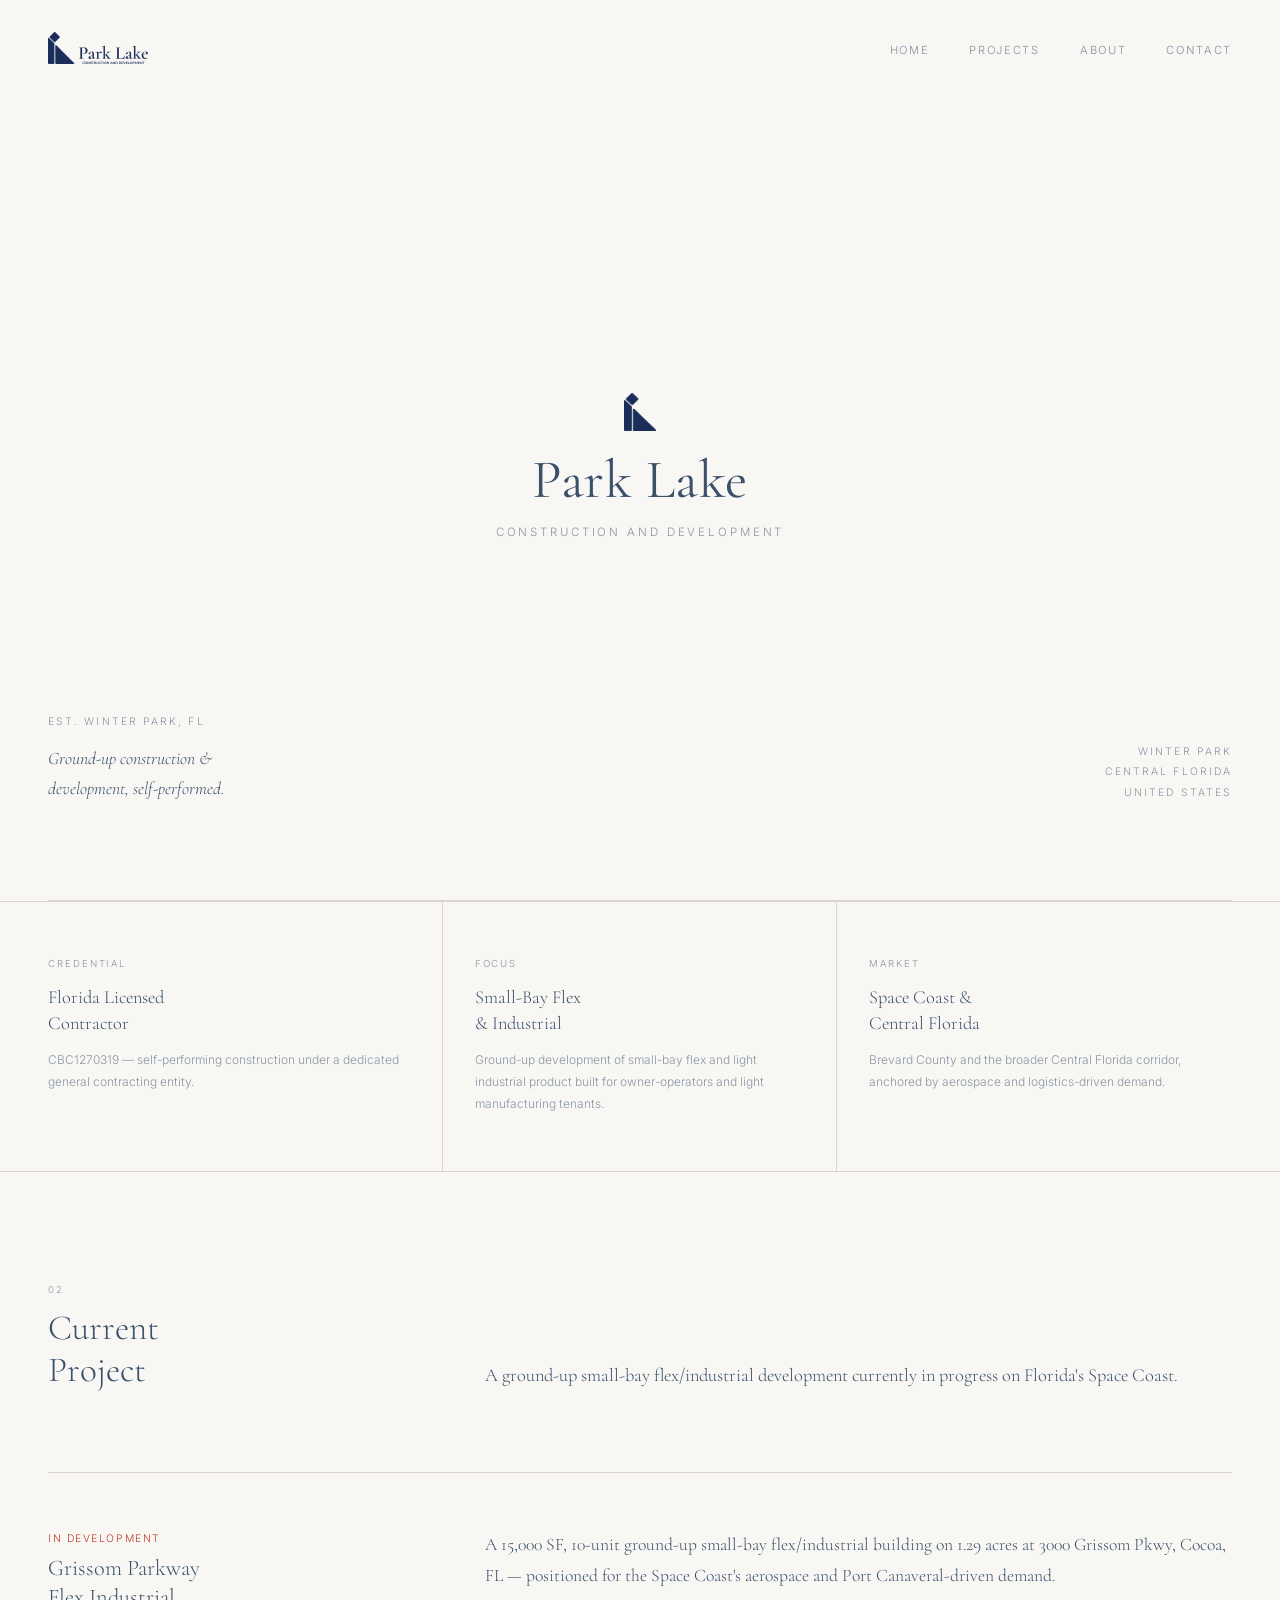
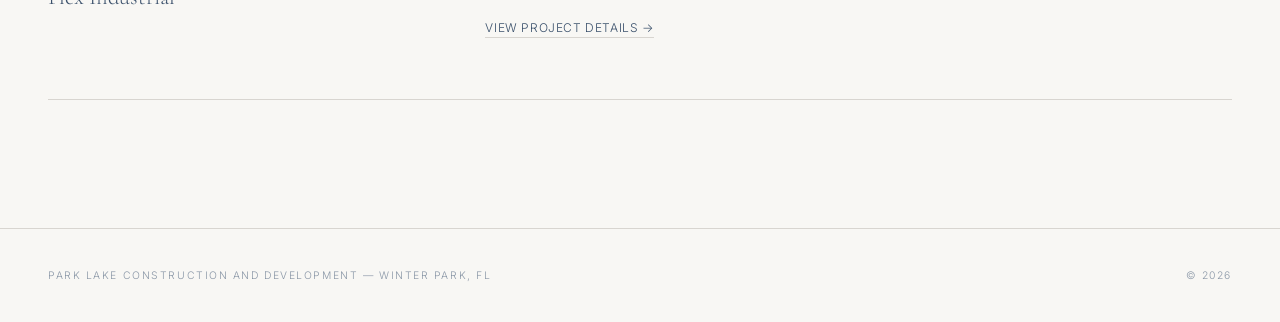
==== index.html @ dac1d8f7 "Update index.html" ====
<!DOCTYPE html>
<html lang="en">
<head>
  <meta charset="UTF-8" />
  <meta name="viewport" content="width=device-width, initial-scale=1.0" />
  <title>Park Lake Construction and Development</title>
  <link rel="preconnect" href="https://fonts.googleapis.com" />
  <link rel="preconnect" href="https://fonts.gstatic.com" crossorigin />
  <link href="https://fonts.googleapis.com/css2?family=Cormorant+Garamond:ital,wght@0,300;0,400;1,300;1,400&family=Inter:wght@300;400&display=swap" rel="stylesheet" />
  <link rel="stylesheet" href="style.css" />
</head>
<body>
  <nav>
    <a class="nav-logo" href="index.html"><img src="ParkLakeLogo_web.png" alt="Park Lake Construction and Development" /></a>
    <ul>
      <li><a href="index.html">Home</a></li>
      <li><a href="projects.html">Projects</a></li>
      <li><a href="about.html">About</a></li>
      <li><a href="mailto:info@parklakefl.com">Contact</a></li>
    </ul>
  </nav>
  <!-- HERO -->
  <section class="hero">
    <div class="hero-side-left">
      <span class="eyebrow">Est. Winter Park, FL</span>
      <p class="tagline">Ground-up construction &amp; development, self-performed.</p>
    </div>
    <div class="hero-center">
      <div class="wordmark-block">
        <img src="ParkLakeIcon_hero.png" alt="Park Lake icon" class="wordmark-icon" style="height:2.4rem; width:auto;" />
        <span class="wm-primary">Park Lake</span>
        <span class="wm-secondary">Construction and Development</span>
      </div>
    </div>
    <div class="hero-side-right">
      <span class="location">
        Winter Park<br>
        Central Florida<br>
        United States
      </span>
    </div>
  </section>
  <div class="rule"></div>
  <!-- FOCUS STRIP -->
  <div class="focus" id="focus">
    <div class="focus-item">
      <span class="f-label">Credential</span>
      <h3>Florida Licensed<br>Contractor</h3>
      <p>CBC1270319 — self-performing construction under a dedicated general contracting entity.</p>
    </div>
    <div class="focus-item">
      <span class="f-label">Focus</span>
      <h3>Small-Bay Flex<br>&amp; Industrial</h3>
      <p>Ground-up development of small-bay flex and light industrial product built for owner-operators and light manufacturing tenants.</p>
    </div>
    <div class="focus-item">
      <span class="f-label">Market</span>
      <h3>Space Coast &amp;<br>Central Florida</h3>
      <p>Brevard County and the broader Central Florida corridor, anchored by aerospace and logistics-driven demand.</p>
    </div>
  </div>
  <!-- FEATURED PROJECT -->
  <section class="insights" id="featured">
    <div class="insights-header">
      <div>
        <span class="section-num">02</span>
        <h2>Current<br>Project</h2>
      </div>
      <p class="intro">A ground-up small-bay flex/industrial development currently in progress on Florida's Space Coast.</p>
    </div>
    <div class="post-list">
      <article class="post-item">
        <div class="post-meta">
          <span class="post-date status-tag">In development</span>
          <h3 class="post-title">Grissom Parkway<br>Flex Industrial</h3>
        </div>
        <div class="post-body">
          <p>A 15,000 SF, 10-unit ground-up small-bay flex/industrial building on 1.29 acres at 3000 Grissom Pkwy, Cocoa, FL — positioned for the Space Coast's aerospace and Port Canaveral-driven demand.</p>
          <p><a class="text-link" href="projects.html">View project details &rarr;</a></p>
        </div>
      </article>
    </div>
  </section>
  <footer>
    <span>Park Lake Construction and Development &mdash; Winter Park, FL</span>
    <span>&copy; 2026</span>
  </footer>
</body>
</html>
---- style.css ----
*, *::before, *::after { box-sizing: border-box; margin: 0; padding: 0; }

:root {
  --off-white: #F8F7F4;
  --ink: #3A506B;
  --mid: #8996A6;
  --rule: #d8d5d0;
  --red: #c0392b;
}

html { font-size: 16px; scroll-behavior: smooth; }

body {
  background: var(--off-white);
  color: var(--ink);
  font-family: 'Inter', sans-serif;
  font-weight: 300;
  -webkit-font-smoothing: antialiased;
}

/* NAV */
nav {
  position: fixed;
  top: 0; left: 0; right: 0;
  z-index: 100;
  display: flex;
  justify-content: space-between;
  align-items: center;
  padding: 2rem 3rem;
  background: var(--off-white);
}

nav .nav-logo {
  display: flex;
  align-items: center;
  text-decoration: none;
}

nav .nav-logo img {
  height: 32px;
  width: auto;
  display: block;
}

nav ul { list-style: none; display: flex; gap: 2.5rem; }

nav ul a {
  font-family: 'Inter', sans-serif;
  font-weight: 300;
  font-size: 0.7rem;
  letter-spacing: 0.15em;
  text-transform: uppercase;
  color: var(--ink);
  text-decoration: none;
  opacity: 0.6;
  transition: opacity 0.3s;
}

nav ul a:hover { opacity: 1; }

/* HERO */
.hero {
  min-height: 100vh;
  display: grid;
  grid-template-columns: 1fr 2fr 1fr;
  align-items: center;
  padding: 5rem 3rem 3rem;
  gap: 2rem;
}

.hero-side-left {
  display: flex;
  flex-direction: column;
  justify-content: flex-end;
  align-self: end;
  padding-bottom: 3rem;
}

.hero-side-left .eyebrow {
  font-size: 0.65rem;
  letter-spacing: 0.2em;
  text-transform: uppercase;
  color: var(--mid);
  margin-bottom: 1rem;
}

.hero-side-left .tagline {
  font-family: 'Cormorant Garamond', serif;
  font-weight: 300;
  font-style: italic;
  font-size: 1.1rem;
  line-height: 1.7;
  color: var(--ink);
  max-width: 180px;
}

.hero-center { display: flex; align-items: center; justify-content: center; }

.wordmark-block {
  display: flex;
  flex-direction: column;
  align-items: center;
  text-align: center;
}

.wordmark-block .wordmark-icon {
  height: 3.4rem;
  width: auto;
  display: block;
  margin-bottom: 1.25rem;
}

.wordmark-block .wm-primary {
  font-family: 'Cormorant Garamond', serif;
  font-weight: 400;
  font-size: 3.4rem;
  line-height: 1.1;
  color: var(--ink);
  letter-spacing: 0.01em;
}

.wordmark-block .wm-secondary {
  font-family: 'Inter', sans-serif;
  font-weight: 300;
  font-size: 0.72rem;
  letter-spacing: 0.25em;
  text-transform: uppercase;
  color: var(--mid);
  margin-top: 0.9rem;
}

.hero-side-right {
  display: flex;
  flex-direction: column;
  justify-content: flex-end;
  align-self: end;
  padding-bottom: 3rem;
  align-items: flex-end;
  text-align: right;
}

.hero-side-right .location {
  font-size: 0.65rem;
  letter-spacing: 0.2em;
  text-transform: uppercase;
  color: var(--mid);
  line-height: 2;
}

/* DIVIDER */
.rule { width: calc(100% - 6rem); margin: 0 3rem; height: 1px; background: var(--rule); }

/* ABOUT */
.about {
  display: grid;
  grid-template-columns: 1fr 2fr;
  gap: 4rem;
  padding: 7rem 3rem 8rem;
  align-items: start;
}

.about-label { position: sticky; top: 8rem; }

.about-label .section-num {
  font-size: 0.6rem;
  letter-spacing: 0.25em;
  text-transform: uppercase;
  color: var(--mid);
  display: block;
  margin-bottom: 0.75rem;
}

.about-label h2 {
  font-family: 'Cormorant Garamond', serif;
  font-weight: 300;
  font-size: 2.2rem;
  line-height: 1.2;
  color: var(--ink);
}

.about-body p {
  font-family: 'Cormorant Garamond', serif;
  font-weight: 300;
  font-size: 1.35rem;
  line-height: 1.75;
  color: var(--ink);
  margin-bottom: 2rem;
  max-width: 580px;
}

.about-body p:last-child { margin-bottom: 0; }

.about-body .sub {
  font-family: 'Inter', sans-serif;
  font-weight: 300;
  font-size: 0.78rem;
  line-height: 1.9;
  color: var(--mid);
  max-width: 480px;
  margin-top: 2.5rem;
  letter-spacing: 0.02em;
}

.about-body .placeholder-flag {
  font-family: 'Inter', sans-serif;
  font-weight: 300;
  font-size: 0.7rem;
  letter-spacing: 0.08em;
  color: var(--red);
  text-transform: uppercase;
  max-width: none;
  margin-bottom: 3rem;
}

/* FOCUS STRIP */
.focus {
  border-top: 1px solid var(--rule);
  display: grid;
  grid-template-columns: repeat(3, 1fr);
  padding: 0 3rem;
}

.focus-item { padding: 3.5rem 2rem 3.5rem 0; border-right: 1px solid var(--rule); }
.focus-item:last-child { border-right: none; padding-left: 2rem; padding-right: 0; }
.focus-item:not(:first-child) { padding-left: 2rem; }

.focus-item .f-label {
  font-size: 0.6rem;
  letter-spacing: 0.2em;
  text-transform: uppercase;
  color: var(--mid);
  display: block;
  margin-bottom: 1rem;
}

.focus-item h3 {
  font-family: 'Cormorant Garamond', serif;
  font-weight: 300;
  font-size: 1.15rem;
  line-height: 1.4;
  color: var(--ink);
  margin-bottom: 0.75rem;
}

.focus-item p { font-size: 0.75rem; line-height: 1.85; color: var(--mid); }

/* INSIGHTS / PROJECTS LIST */
.insights { border-top: 1px solid var(--rule); padding: 7rem 3rem 8rem; }

.insights-header {
  display: grid;
  grid-template-columns: 1fr 2fr;
  gap: 4rem;
  margin-bottom: 5rem;
}

.insights-header .section-num {
  font-size: 0.6rem;
  letter-spacing: 0.25em;
  text-transform: uppercase;
  color: var(--mid);
  display: block;
  margin-bottom: 0.75rem;
}

.insights-header h2 {
  font-family: 'Cormorant Garamond', serif;
  font-weight: 300;
  font-size: 2.2rem;
  line-height: 1.2;
  color: var(--ink);
}

.insights-header .intro {
  font-family: 'Cormorant Garamond', serif;
  font-weight: 300;
  font-size: 1.15rem;
  line-height: 1.75;
  color: var(--ink);
  align-self: end;
}

.post-list { display: flex; flex-direction: column; }

.post-item {
  display: grid;
  grid-template-columns: 1fr 2fr;
  gap: 4rem;
  padding: 3.5rem 0;
  border-top: 1px solid var(--rule);
}

.post-item:last-child { border-bottom: 1px solid var(--rule); }

.post-meta { padding-top: 0.2rem; }

.post-date {
  font-size: 0.65rem;
  letter-spacing: 0.15em;
  text-transform: uppercase;
  color: var(--mid);
  display: block;
  margin-bottom: 0.5rem;
}

.post-date.status-tag { color: var(--red); }

.post-title {
  font-family: 'Cormorant Garamond', serif;
  font-weight: 300;
  font-size: 1.4rem;
  line-height: 1.3;
  color: var(--ink);
}

.post-body {
  font-family: 'Cormorant Garamond', serif;
  font-weight: 300;
  font-size: 1.1rem;
  line-height: 1.8;
  color: var(--ink);
}

.post-body p { margin-bottom: 1.2rem; }
.post-body p:last-child { margin-bottom: 0; }

.text-link {
  font-family: 'Inter', sans-serif;
  font-weight: 300;
  font-size: 0.75rem;
  letter-spacing: 0.05em;
  text-transform: uppercase;
  color: var(--ink);
  text-decoration: none;
  border-bottom: 1px solid var(--rule);
  padding-bottom: 2px;
  transition: border-color 0.2s, color 0.2s;
}

.text-link:hover { border-color: var(--ink); color: var(--red); }

/* Spec row for project details */
.spec-row {
  display: flex;
  flex-wrap: wrap;
  gap: 2rem;
  margin-top: 1.5rem;
  padding-top: 1.5rem;
  border-top: 1px solid var(--rule);
}

.spec-row .spec {
  font-family: 'Inter', sans-serif;
  font-size: 0.8rem;
  color: var(--ink);
}

.spec-row .s-label {
  display: block;
  font-size: 0.6rem;
  letter-spacing: 0.15em;
  text-transform: uppercase;
  color: var(--mid);
  margin-bottom: 0.35rem;
}

/* FOOTER */
footer {
  border-top: 1px solid var(--rule);
  padding: 2.5rem 3rem;
  display: flex;
  justify-content: space-between;
  align-items: center;
}

footer span {
  font-size: 0.65rem;
  letter-spacing: 0.15em;
  text-transform: uppercase;
  color: var(--mid);
}

/* RESPONSIVE */
@media (max-width: 900px) {
  .hero { grid-template-columns: 1fr; min-height: auto; padding: 7rem 2rem 4rem; text-align: center; }
  .hero-side-left, .hero-side-right { align-items: center; text-align: center; padding-bottom: 1rem; }
  .hero-side-left .tagline { max-width: 100%; }
  .wordmark-block .wm-primary { font-size: 2.4rem; }
  .wordmark-block .wordmark-icon { height: 2.4rem; }

  .about, .insights-header { grid-template-columns: 1fr; gap: 2rem; padding: 4rem 2rem 5rem; }
  .about-label { position: static; }

  .focus { grid-template-columns: 1fr; padding: 0 2rem; }
  .focus-item { border-right: none; border-bottom: 1px solid var(--rule); padding: 2.5rem 0; }
  .focus-item:last-child { border-bottom: none; }
  .focus-item:not(:first-child) { padding-left: 0; }

  .insights { padding: 4rem 2rem 5rem; }
  .post-item { grid-template-columns: 1fr; gap: 1rem; padding: 2.5rem 0; }

  nav { padding: 1.5rem 2rem; }
  .rule { width: calc(100% - 4rem); margin: 0 2rem; }
  footer { padding: 2rem; flex-direction: column; gap: 0.75rem; text-align: center; }
}
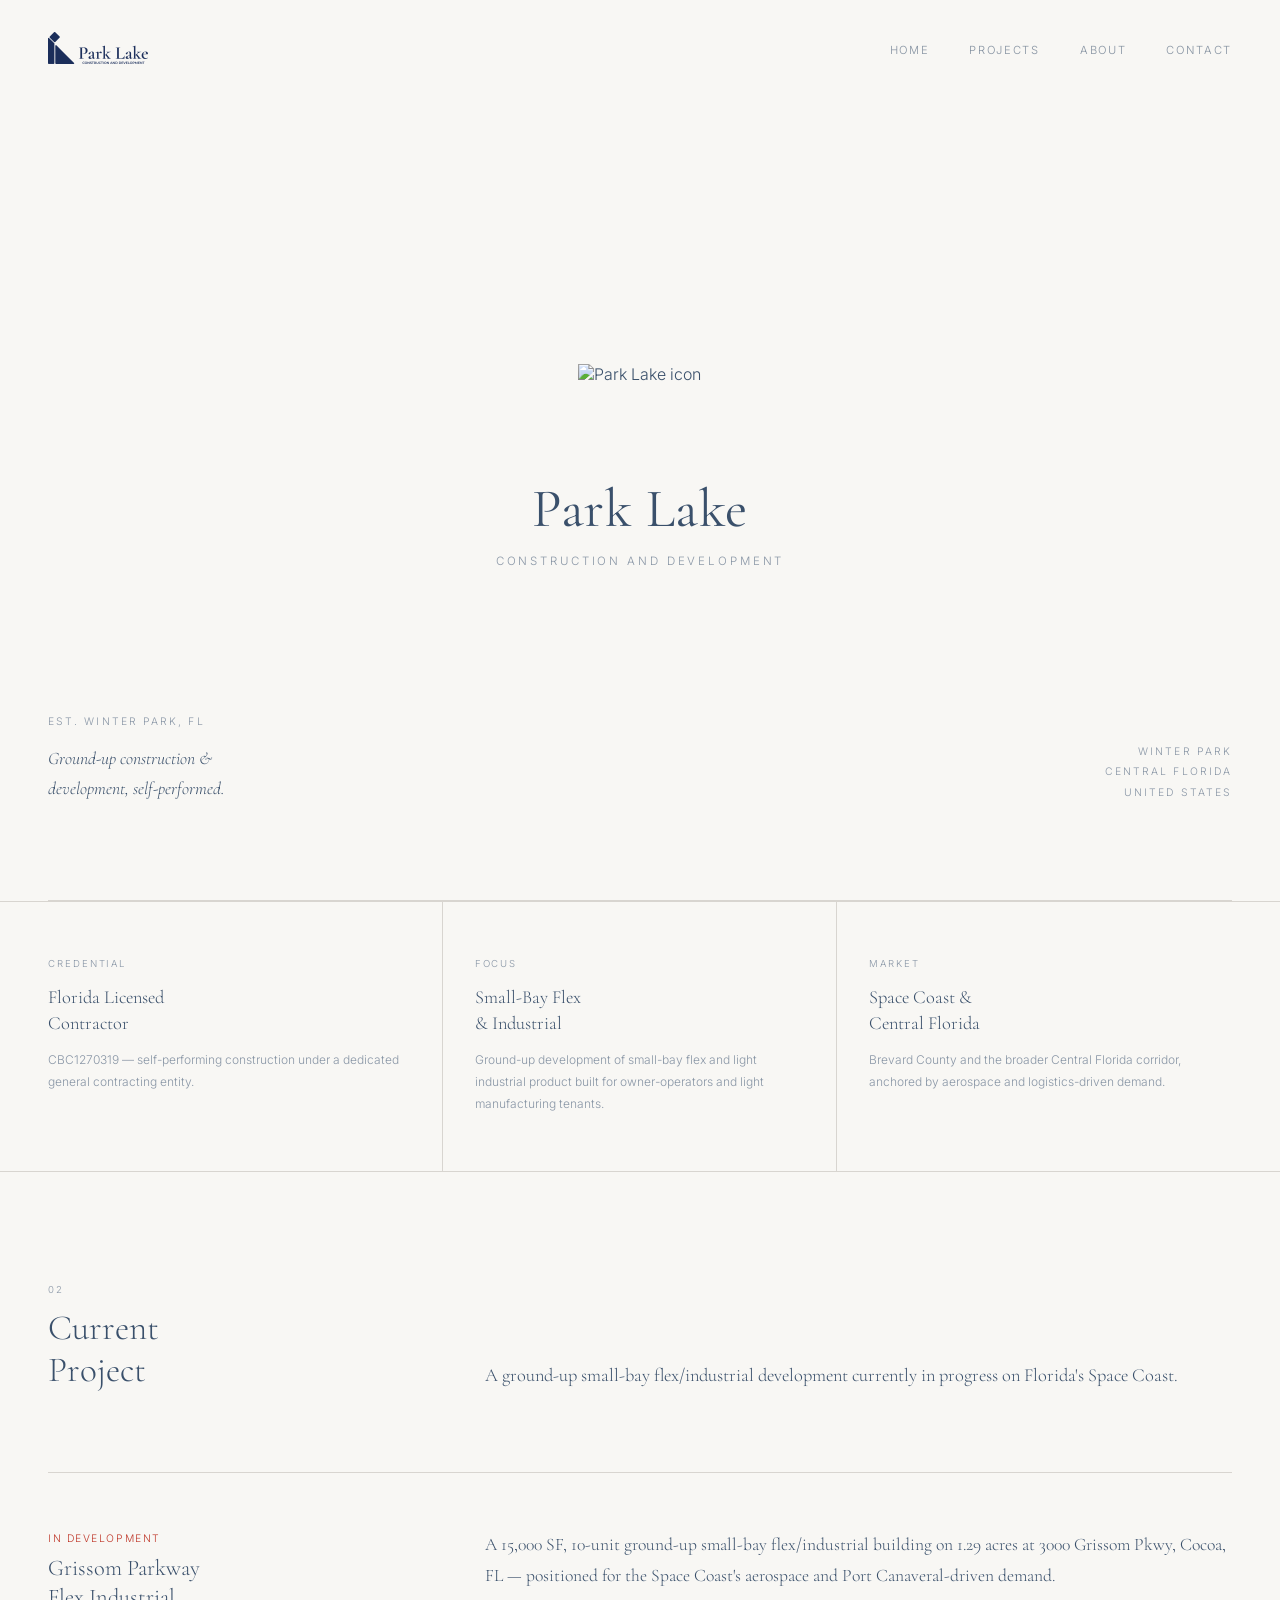
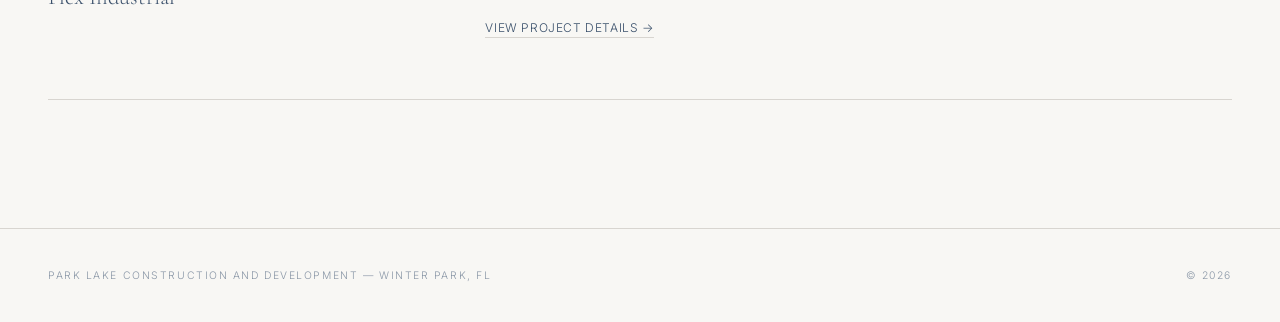
==== commit 5e676897: "Update index.html" ====
--- a/index.html
+++ b/index.html
@@ -27,7 +27,7 @@
     </div>
     <div class="hero-center">
       <div class="wordmark-block">
-        <img src="ParkLakeIcon_hero.png" alt="Park Lake icon" class="wordmark-icon" style="height:2.4rem; width:auto;" />
+        <img src="ParkLakeIcon_hero.png" alt="Park Lake icon" class="wordmark-icon" style="height:6rem; width:auto;" />
         <span class="wm-primary">Park Lake</span>
         <span class="wm-secondary">Construction and Development</span>
       </div>
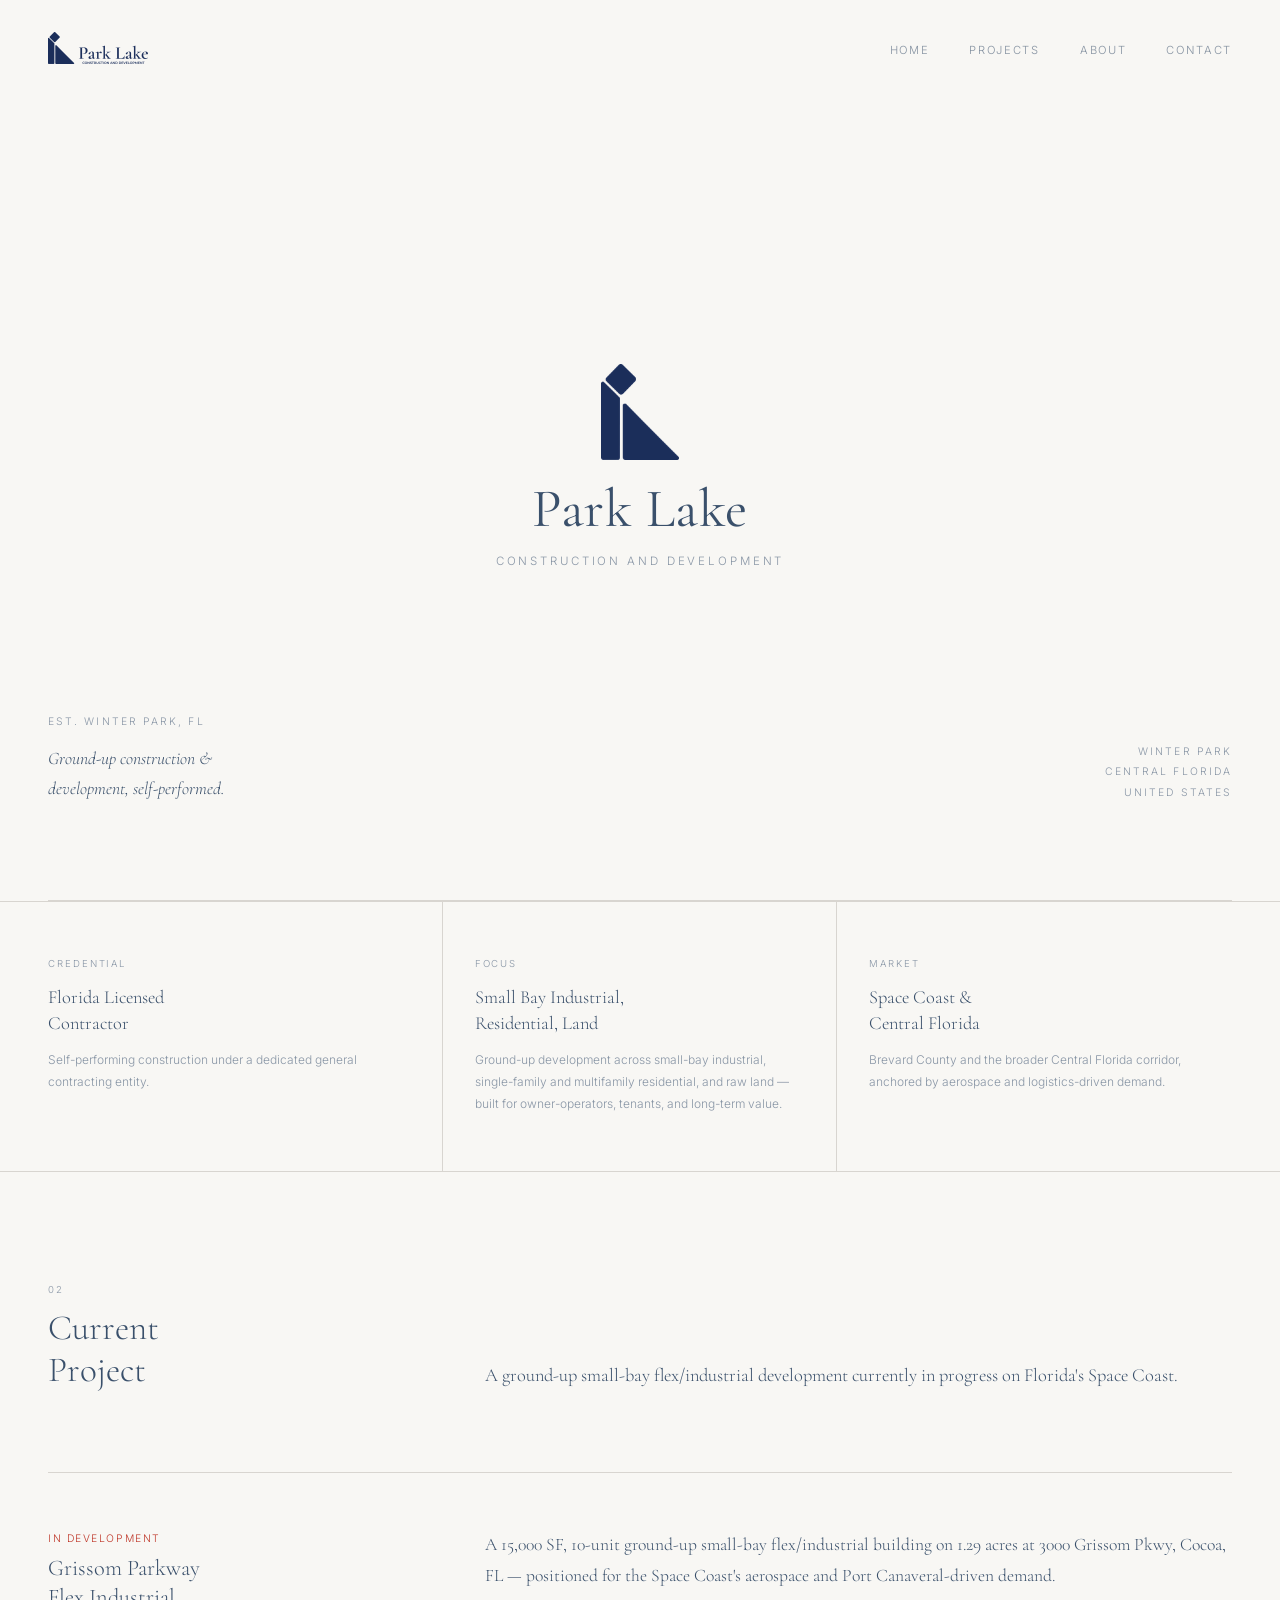
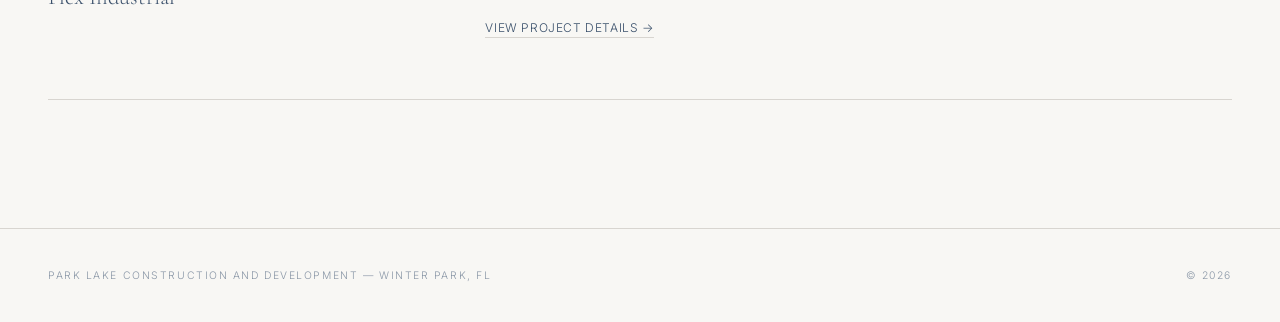
==== commit 0327479d: "Update index.html" ====
--- a/index.html
+++ b/index.html
@@ -46,12 +46,12 @@
     <div class="focus-item">
       <span class="f-label">Credential</span>
       <h3>Florida Licensed<br>Contractor</h3>
-      <p>CBC1270319 — self-performing construction under a dedicated general contracting entity.</p>
+      <p>Self-performing construction under a dedicated general contracting entity.</p>
     </div>
     <div class="focus-item">
       <span class="f-label">Focus</span>
-      <h3>Small-Bay Flex<br>&amp; Industrial</h3>
-      <p>Ground-up development of small-bay flex and light industrial product built for owner-operators and light manufacturing tenants.</p>
+      <h3>Small Bay Industrial,<br>Residential, Land</h3>
+      <p>Ground-up development across small-bay industrial, single-family and multifamily residential, and raw land — built for owner-operators, tenants, and long-term value.</p>
     </div>
     <div class="focus-item">
       <span class="f-label">Market</span>
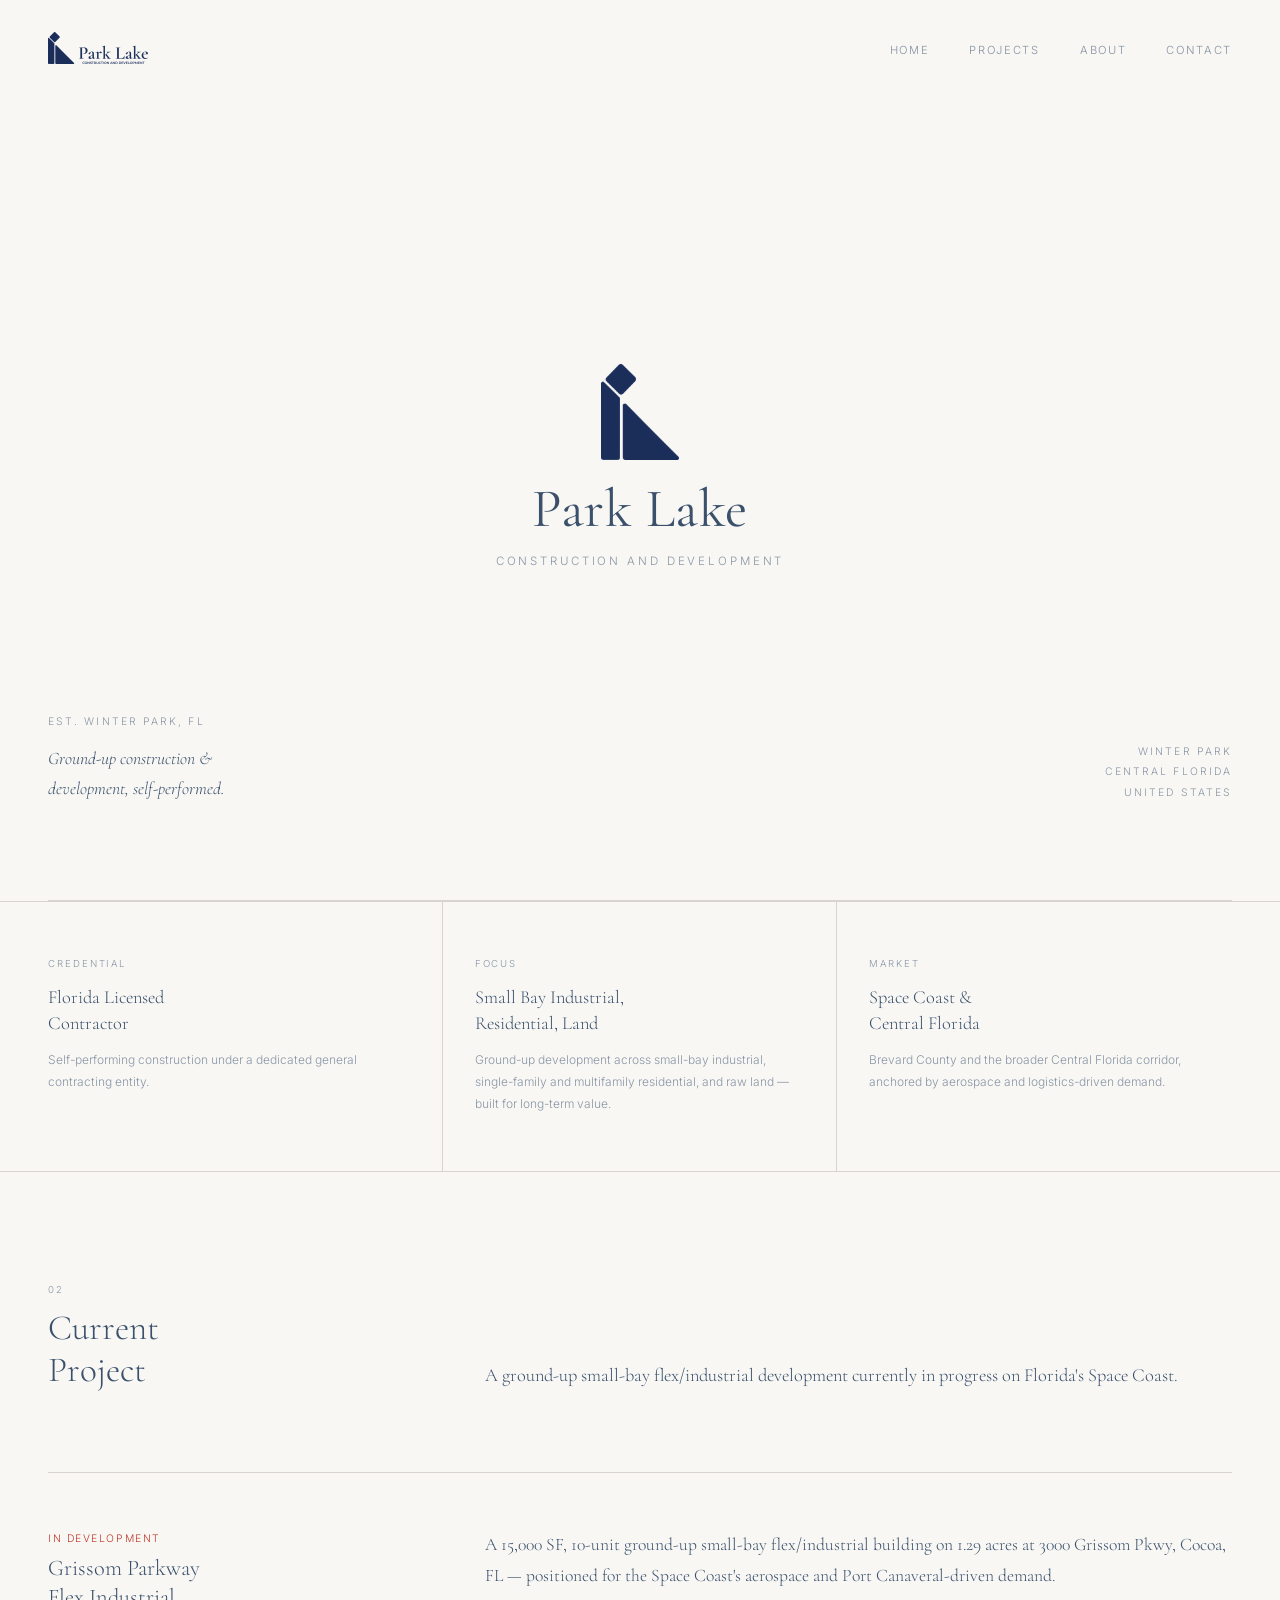
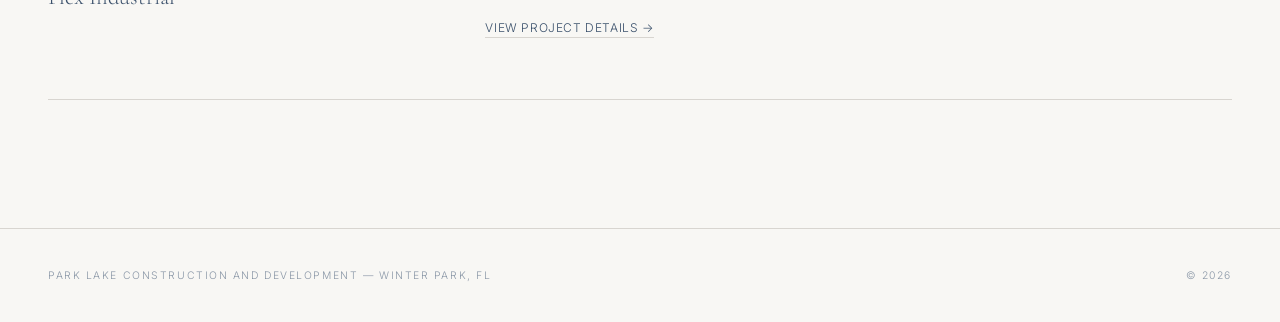
==== commit 25cb4019: "Update index.html" ====
--- a/index.html
+++ b/index.html
@@ -51,7 +51,7 @@
     <div class="focus-item">
       <span class="f-label">Focus</span>
       <h3>Small Bay Industrial,<br>Residential, Land</h3>
-      <p>Ground-up development across small-bay industrial, single-family and multifamily residential, and raw land — built for owner-operators, tenants, and long-term value.</p>
+      <p>Ground-up development across small-bay industrial, single-family and multifamily residential, and raw land — built for long-term value.</p>
     </div>
     <div class="focus-item">
       <span class="f-label">Market</span>
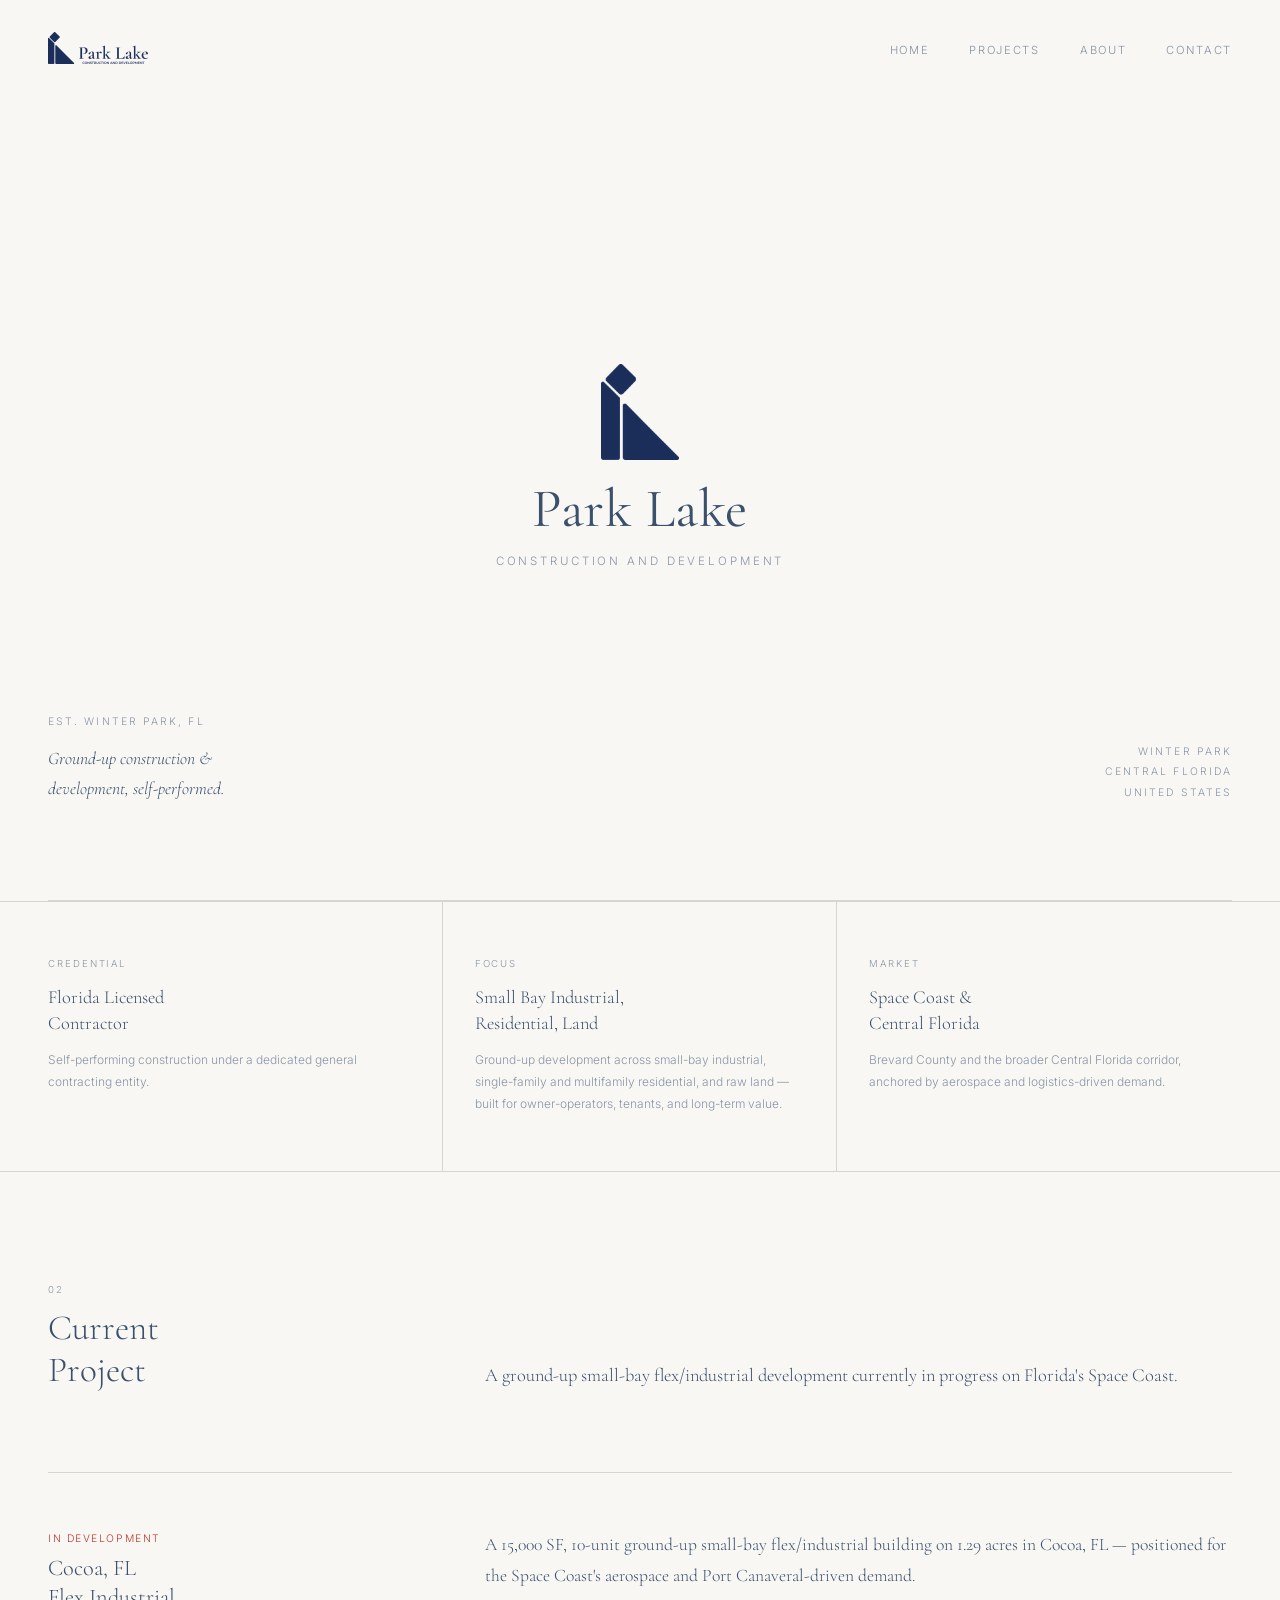
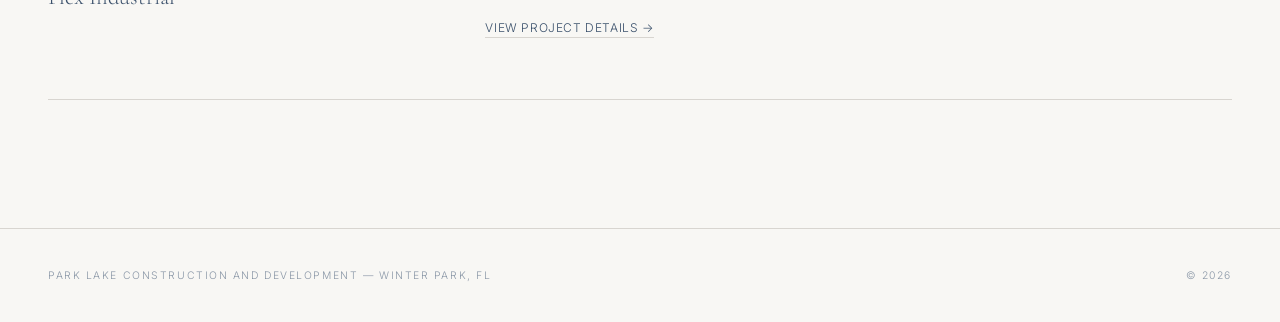
==== commit d5d820ea: "Update index.html" ====
--- a/index.html
+++ b/index.html
@@ -51,7 +51,7 @@
     <div class="focus-item">
       <span class="f-label">Focus</span>
       <h3>Small Bay Industrial,<br>Residential, Land</h3>
-      <p>Ground-up development across small-bay industrial, single-family and multifamily residential, and raw land — built for long-term value.</p>
+      <p>Ground-up development across small-bay industrial, single-family and multifamily residential, and raw land — built for owner-operators, tenants, and long-term value.</p>
     </div>
     <div class="focus-item">
       <span class="f-label">Market</span>
@@ -72,10 +72,10 @@
       <article class="post-item">
         <div class="post-meta">
           <span class="post-date status-tag">In development</span>
-          <h3 class="post-title">Grissom Parkway<br>Flex Industrial</h3>
+          <h3 class="post-title">Cocoa, FL<br>Flex Industrial</h3>
         </div>
         <div class="post-body">
-          <p>A 15,000 SF, 10-unit ground-up small-bay flex/industrial building on 1.29 acres at 3000 Grissom Pkwy, Cocoa, FL — positioned for the Space Coast's aerospace and Port Canaveral-driven demand.</p>
+          <p>A 15,000 SF, 10-unit ground-up small-bay flex/industrial building on 1.29 acres in Cocoa, FL — positioned for the Space Coast's aerospace and Port Canaveral-driven demand.</p>
           <p><a class="text-link" href="projects.html">View project details &rarr;</a></p>
         </div>
       </article>
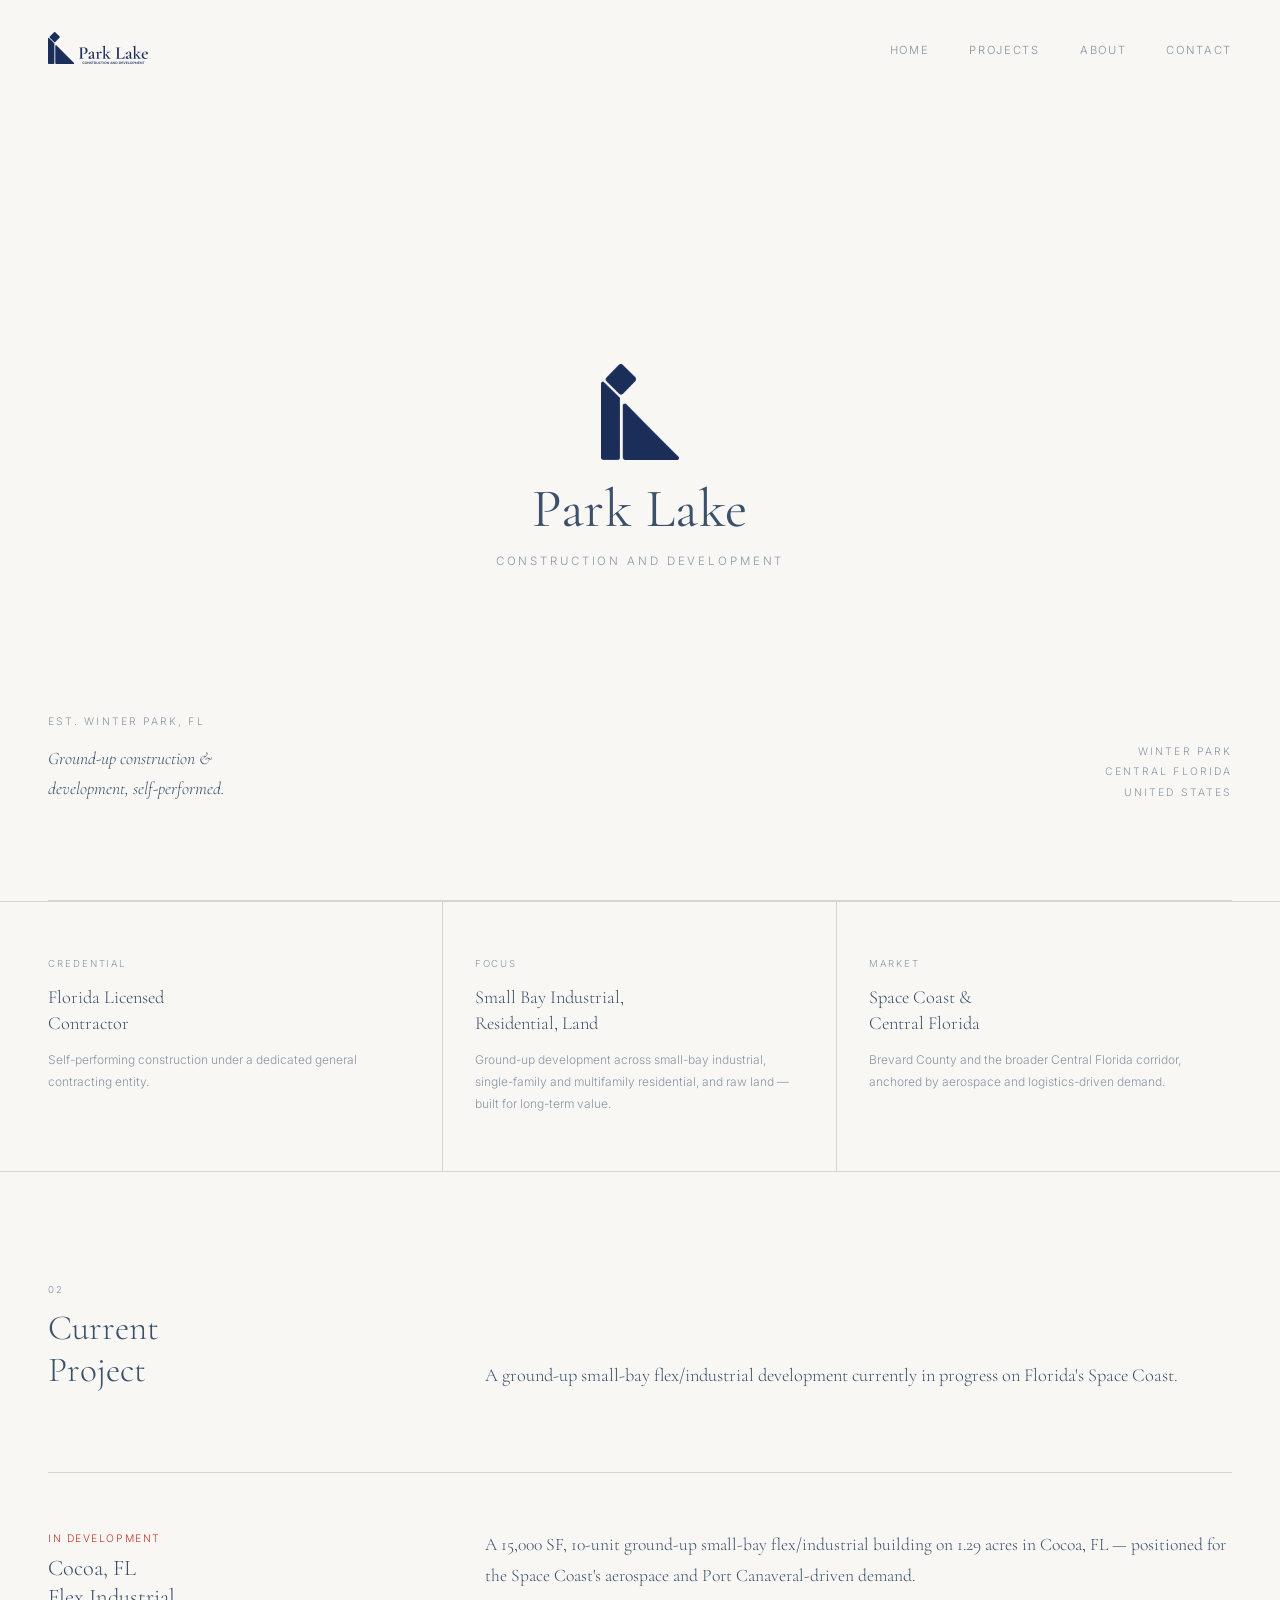
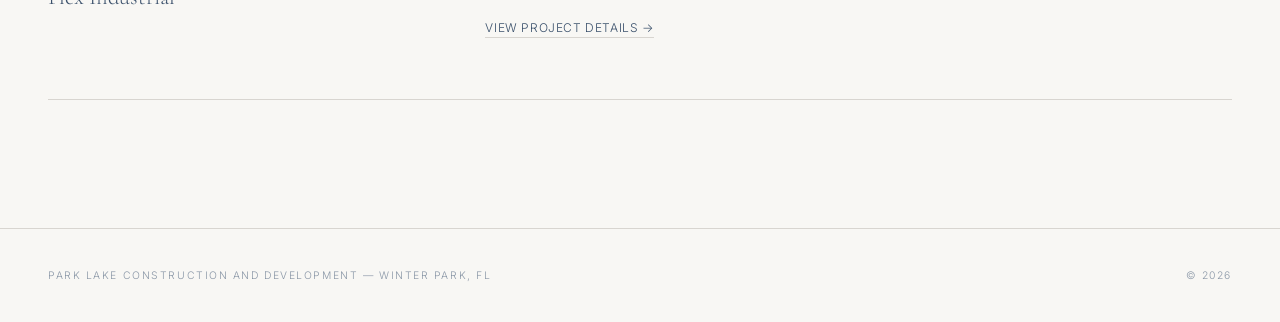
==== commit 189d4142: "Update index.html" ====
--- a/index.html
+++ b/index.html
@@ -51,7 +51,7 @@
     <div class="focus-item">
       <span class="f-label">Focus</span>
       <h3>Small Bay Industrial,<br>Residential, Land</h3>
-      <p>Ground-up development across small-bay industrial, single-family and multifamily residential, and raw land — built for owner-operators, tenants, and long-term value.</p>
+      <p>Ground-up development across small-bay industrial, single-family and multifamily residential, and raw land — built for long-term value.</p>
     </div>
     <div class="focus-item">
       <span class="f-label">Market</span>
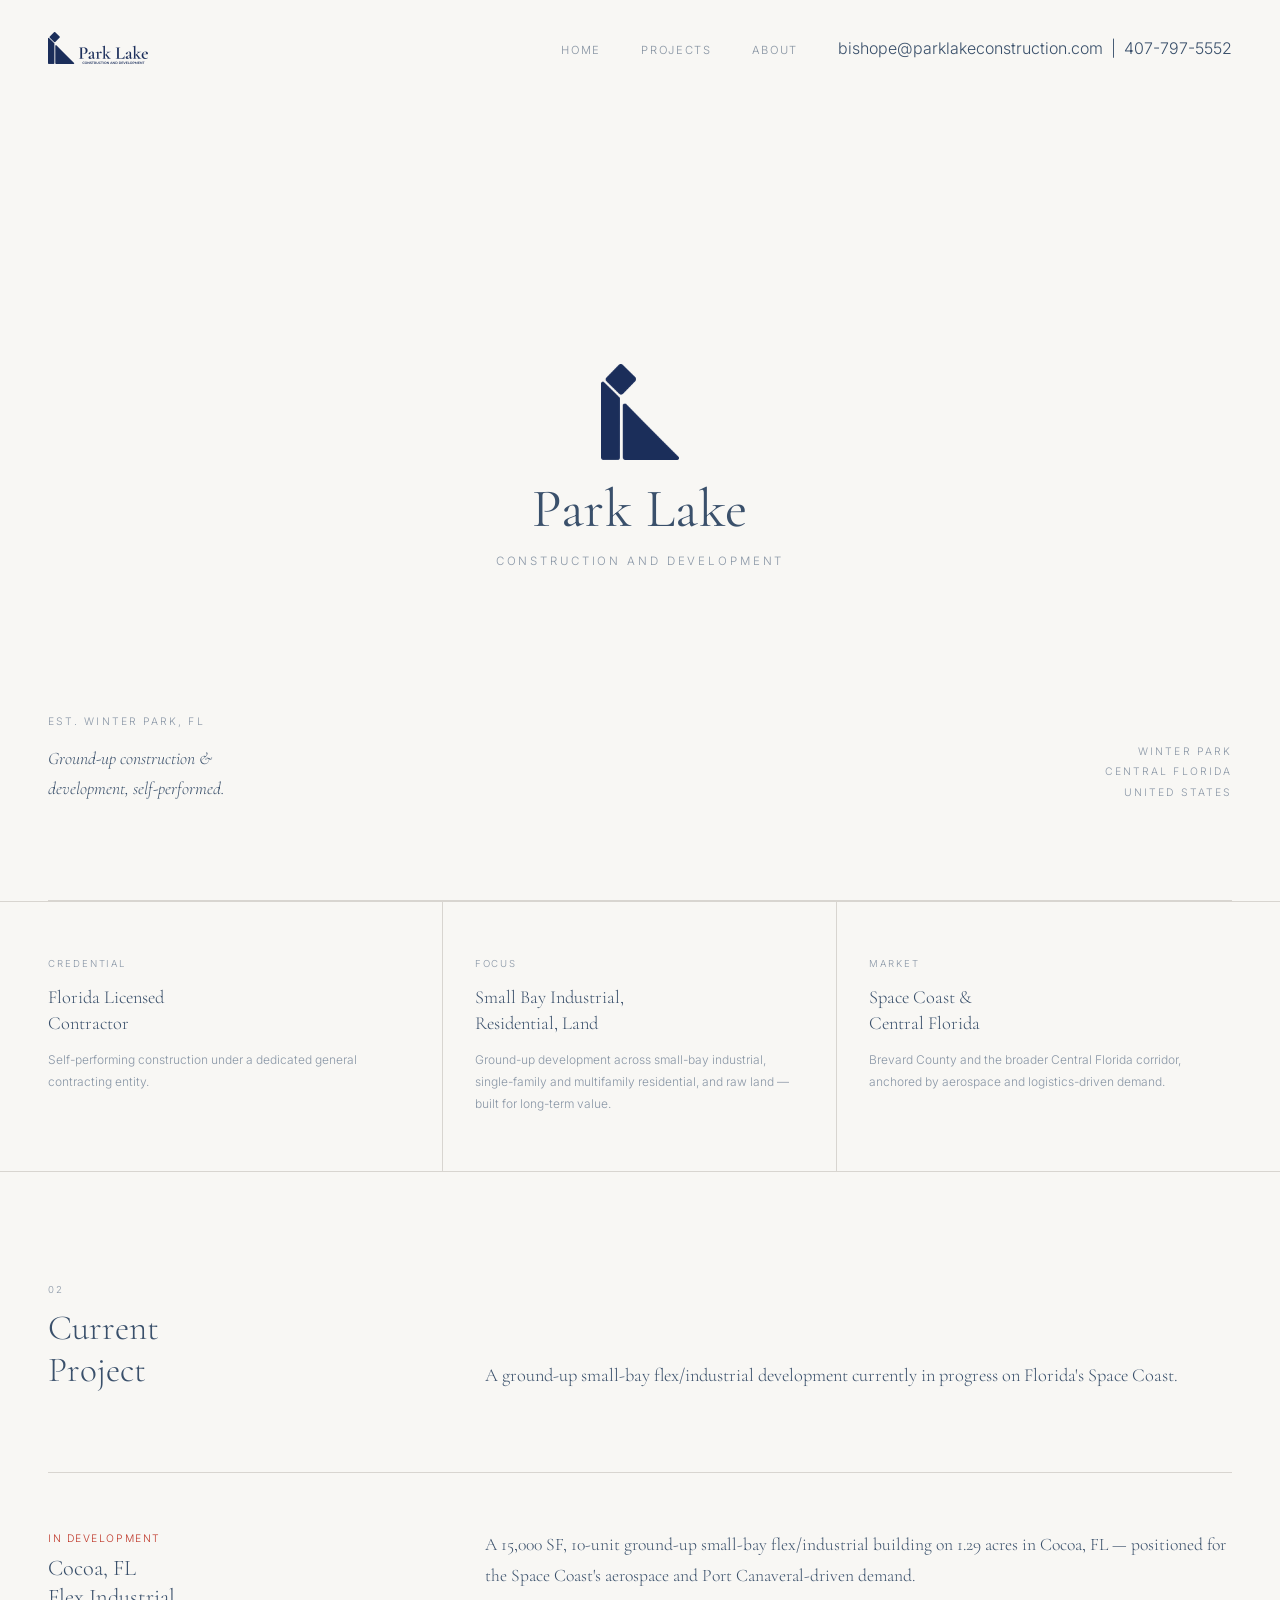
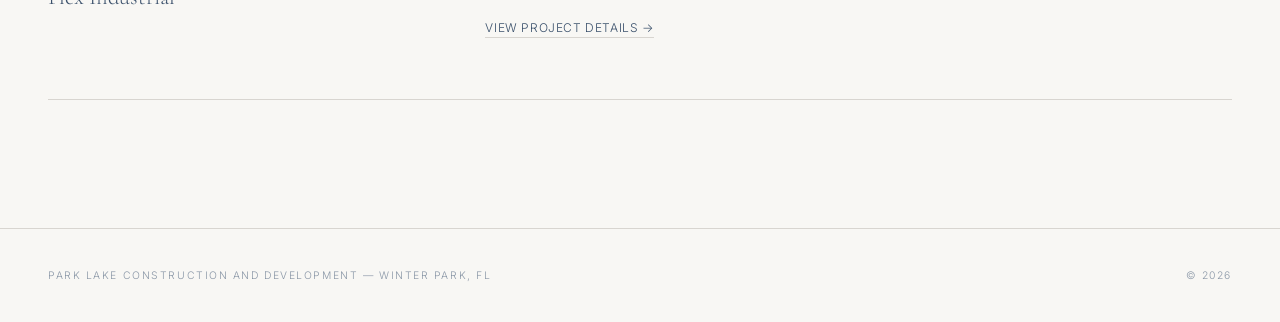
==== commit 926c5f93: "Update index.html" ====
--- a/index.html
+++ b/index.html
@@ -16,7 +16,7 @@
       <li><a href="index.html">Home</a></li>
       <li><a href="projects.html">Projects</a></li>
       <li><a href="about.html">About</a></li>
-      <li><a href="mailto:info@parklakefl.com">Contact</a></li>
+      <li class="contact-info">bishope@parklakeconstruction.com &nbsp;|&nbsp; 407-797-5552</li>
     </ul>
   </nav>
   <!-- HERO -->
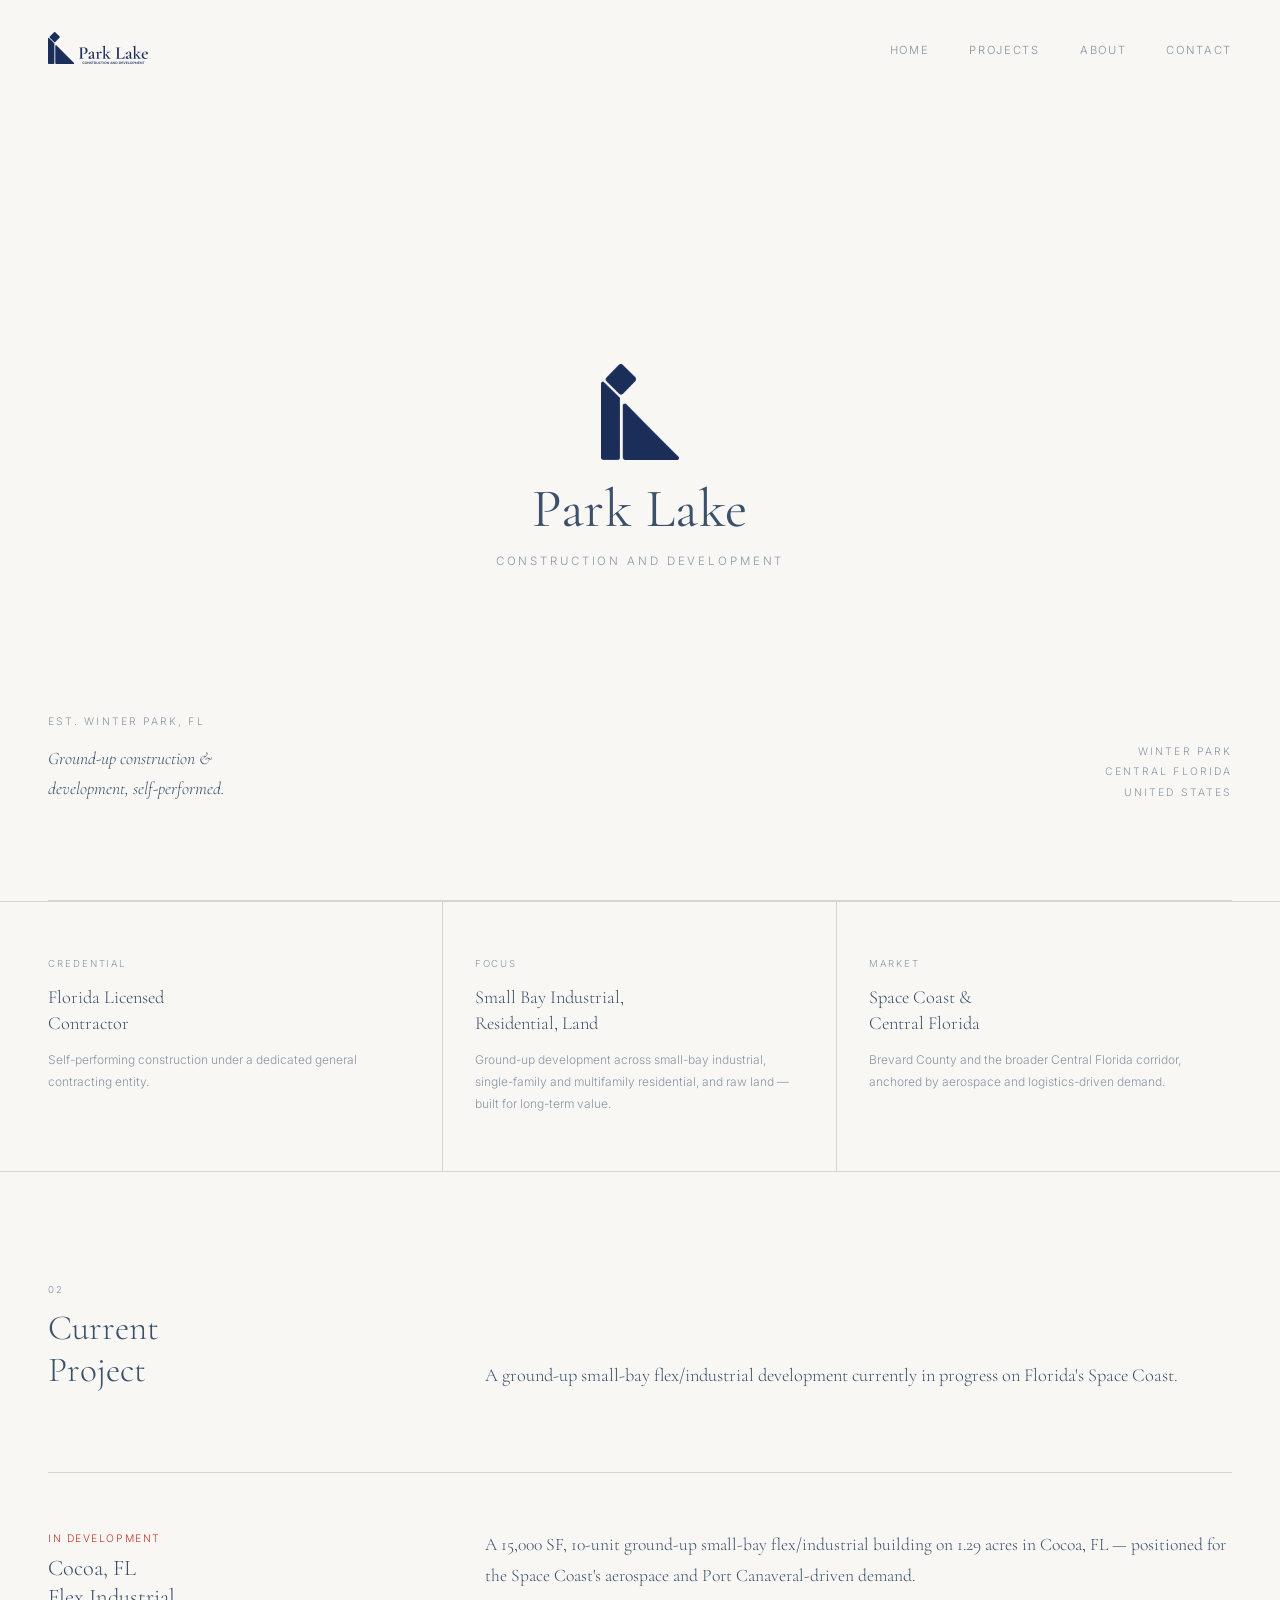
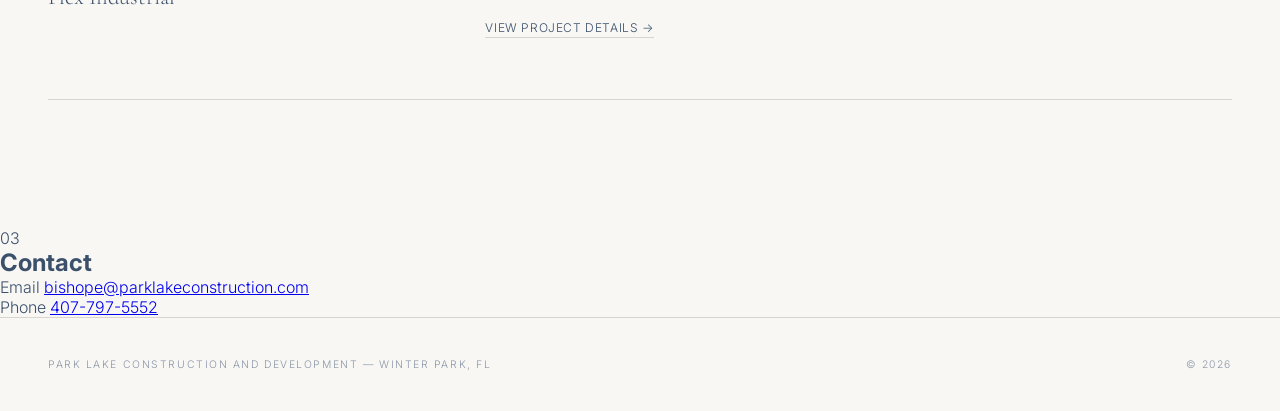
==== commit 66cf1024: "Update index.html" ====
--- a/index.html
+++ b/index.html
@@ -16,7 +16,7 @@
       <li><a href="index.html">Home</a></li>
       <li><a href="projects.html">Projects</a></li>
       <li><a href="about.html">About</a></li>
-      <li class="contact-info">bishope@parklakeconstruction.com &nbsp;|&nbsp; 407-797-5552</li>
+      <li><a href="#contact">Contact</a></li>
     </ul>
   </nav>
   <!-- HERO -->
@@ -81,6 +81,23 @@
       </article>
     </div>
   </section>
+  <!-- CONTACT -->
+  <section class="contact-section" id="contact">
+    <div class="contact-inner">
+      <span class="section-num">03</span>
+      <h2>Contact</h2>
+      <div class="contact-details">
+        <div class="contact-item">
+          <span class="f-label">Email</span>
+          <a href="mailto:bishope@parklakeconstruction.com">bishope@parklakeconstruction.com</a>
+        </div>
+        <div class="contact-item">
+          <span class="f-label">Phone</span>
+          <a href="tel:4077975552">407-797-5552</a>
+        </div>
+      </div>
+    </div>
+  </section>
   <footer>
     <span>Park Lake Construction and Development &mdash; Winter Park, FL</span>
     <span>&copy; 2026</span>
